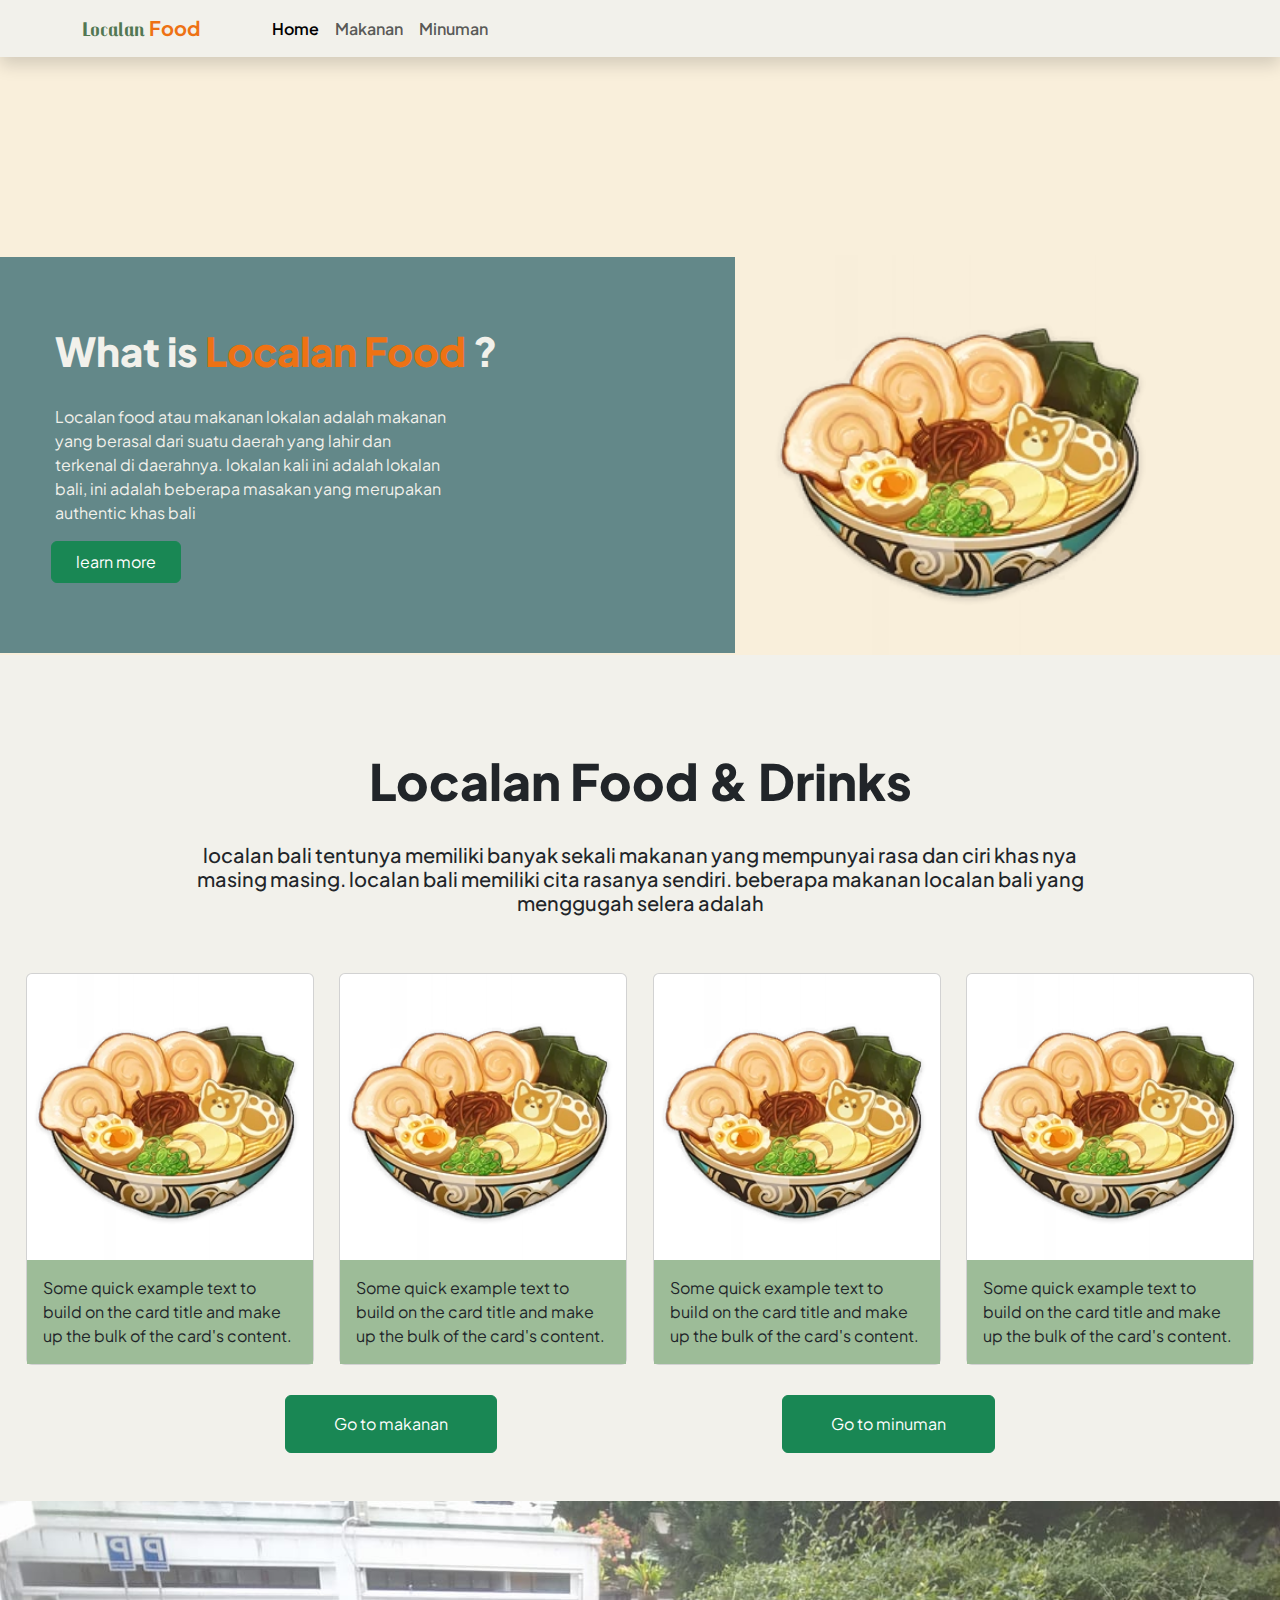
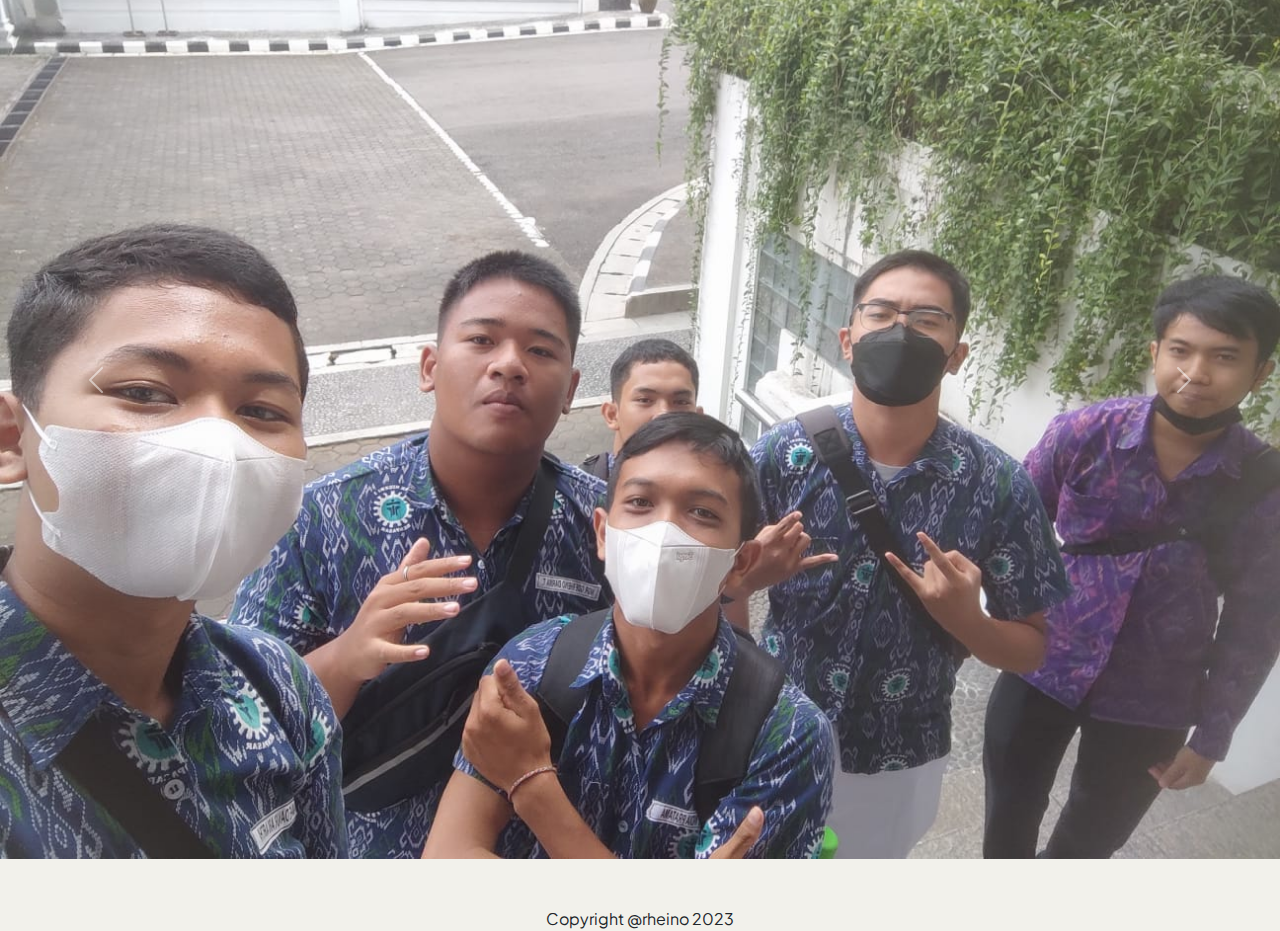
==== index.html @ af952a8a "web kuliner PKK" ====
<!DOCTYPE html>
<html lang="en">
<head>
    <meta charset="UTF-8">
    <meta name="viewport" content="width=device-width, initial-scale=1.0">
    <title>Localan Taste</title>
    <link rel="stylesheet" href="resources/bootstrap/css/bootstrap.css">
    <link rel="stylesheet" href="resources/style.css">
    <link rel="preconnect" href="https://fonts.googleapis.com">
    <link rel="preconnect" href="https://fonts.gstatic.com" crossorigin>
    <link href="https://fonts.googleapis.com/css2?family=Mukta:wght@200;300;400;500;600;700;800&family=Plus+Jakarta+Sans:ital,wght@0,200..800;1,200..800&family=Roboto:wght@300&display=swap&family=Mochiy+Pop+P+One&display=swap&family=Trochut:ital,wght@0,400;0,700;1,400&display=swap" rel="stylesheet">
</head>
<body>
  <div class="body">
    <nav class="navbar navbar-expand-lg shadow">
      <div class="container">
        <a class="navbar-brand logo" href="index.html">Localan <span>Food</span></a>
        <button class="navbar-toggler" type="button" data-bs-toggle="collapse" data-bs-target="#navbarNav" aria-controls="navbarNav" aria-expanded="false" aria-label="Toggle navigation">
          <span class="navbar-toggler-icon"></span>
        </button>
        <div class="collapse navbar-collapse " id="navbarNav">
          <ul class="navbar-nav ">
            <li class="nav-item">
              <a class="nav-link ms-5 active" aria-current="page" href="index.html">Home</a>
            </li>
            <li class="nav-item">
              <a class="nav-link" href="makanan.html">Makanan</a>
            </li>
              <li class="nav-item">
                <a class="nav-link" href="minuman.html">Minuman</a>
              </li>
            </ul>
          </div>
        </div>
      </nav>
      <div class="main-content">
        <div class="d-flex justify-content-center">
          <video width="100%" height="100%" autoplay muted>
            <source src="resources/video/test.mp4" type="video/mp4">
          </video>
        </div>
        <div class="main-banner mt-5 d-flex">
          <div class="explanation">
            <h1>What is <span>Localan Food</span> ?</h1>
            <p>Localan food atau makanan lokalan adalah makanan yang berasal dari suatu daerah yang lahir dan terkenal di daerahnya. lokalan kali ini adalah lokalan bali, ini adalah beberapa masakan yang merupakan authentic khas bali</p>
            <a href="#menu" class="btn btn-success ms-3 px-4 py-2">learn more</a>
          </div>
          <div class="banner-img">
            <img height="400px" src="resources/img/makanan1.png" alt="">
          </div>
        </div>
      </div>
      <div class="main-menu pt-5" id="menu">
        <div class="catalog-title d-flex flex-column align-center text-center">
          <h1 class="mt-5">Localan Food & Drinks</h1>
          <h5 class="mt-4">localan bali tentunya memiliki banyak sekali makanan yang mempunyai rasa dan ciri khas nya masing masing. localan bali memiliki cita rasanya sendiri. beberapa makanan localan bali yang menggugah selera adalah</h5>
        </div>
        <div class="menu-catalog mt-5 d-flex justify-content-evenly">
          <div class="card" style="width: 18rem;">
            <img src="resources/img/makanan1.png" class="card-img-top" alt="...">
            <div class="card-body bg-yel">
              <p class="card-text">Some quick example text to build on the card title and make up the bulk of the card's content.</p>
            </div>
          </div>
          <div class="card" style="width: 18rem;">
            <img src="resources/img/makanan1.png" class="card-img-top" alt="...">
            <div class="card-body bg-yel">
              <p class="card-text">Some quick example text to build on the card title and make up the bulk of the card's content.</p>
            </div>
          </div>
          <div class="card" style="width: 18rem;">
            <img src="resources/img/makanan1.png" class="card-img-top" alt="...">
            <div class="card-body bg-yel">
              <p class="card-text">Some quick example text to build on the card title and make up the bulk of the card's content.</p>
            </div>
          </div>
          <div class="card" style="width: 18rem;">
            <img src="resources/img/makanan1.png" class="card-img-top" alt="...">
            <div class="card-body bg-yel">
              <p class="card-text">Some quick example text to build on the card title and make up the bulk of the card's content.</p>
            </div>
          </div>
        </div> 
        <div class="go-to-btn d-flex justify-content-evenly pb-5">
          <a href="makanan.html" class="btn btn-success px-5 py-3">Go to makanan</a>
          <a href="minuman.html" class="btn btn-success px-5 py-3">Go to minuman</a>
        </div>
      </div>
      <div id="carouselExampleAutoplaying" class="carousel slide" data-bs-ride="carousel">
        <div class="carousel-inner">
          <div class="carousel-item active">
            <img src="resources/img/slide.jpg" class="d-block w-100" alt="...">
          </div>
          <div class="carousel-item">
            <img src="resources/img/slide.jpg" class="d-block w-100" alt="...">
          </div>
          <div class="carousel-item">
            <img src="resources/img/slide.jpg" class="d-block w-100" alt="...">
          </div>
        </div>
        <button class="carousel-control-prev" type="button" data-bs-target="#carouselExampleAutoplaying" data-bs-slide="prev">
          <span class="carousel-control-prev-icon" aria-hidden="true"></span>
          <span class="visually-hidden">Previous</span>
        </button>
        <button class="carousel-control-next" type="button" data-bs-target="#carouselExampleAutoplaying" data-bs-slide="next">
          <span class="carousel-control-next-icon" aria-hidden="true"></span>
          <span class="visually-hidden">Next</span>
        </button>
      </div>
      <div class="footer text-center pt-5">
        Copyright @rheino 2023
      </div>
    </div>
    <script defer src="resources/bootstrap/js/bootstrap.js"></script>
  </body>
</html>
---- resources/style.css ----
*{
    padding: 0;
    margin: 0;
    box-sizing: border-box;
    font-family: "Plus Jakarta Sans", sans-serif;
}

.bg-yel{
    background-color: #9DBC98;
}

.bg-standart{
    background-color: #F2F1EB ;
}

h1{
    font-weight: 800;
}

.logo{
    font-family: "Trochut", sans-serif;
    font-weight: 700;
    color: #527853;
}

.navbar-brand span{
    color: #EE7214;
}

.navbar{
    font-weight: 600;
    background-color: #F2F1EB;
}

.main-content{
    background-color: #F9EFDB;
} 

.foto{
    top: 538px;
    right: 112px;
}

.main-banner{
    width: 100%;
    align-items: center;
}

.explanation{
    padding: 70px 35px;
    width: 70%;
    background-color: #638889;
    color: #F2F1EB;
}

.explanation span{
    color: #EE7214;
}

.explanation h1{
    font-weight: 800;
    margin-left: 20px;
}

.explanation p{
    margin-top: 30px;
    width: 60%;
    margin-left: 20px;
}

.banner-img{
    width: 50%;
    margin-left: 30px;
}

.main-menu{
    background-color: #F2F1EB;
}

.catalog-title h1{
    font-size: 50px;
}

.catalog-title h5{
    margin: 10px 15%;
}

.go-to-btn{
    margin-top: 30px;
}

.carousel{
    background-color: #F2F1EB;
}

.footer{
    background-color: #F2F1EB;
}

/* makanan */

.makanan1 img{
    width: 600px;
}
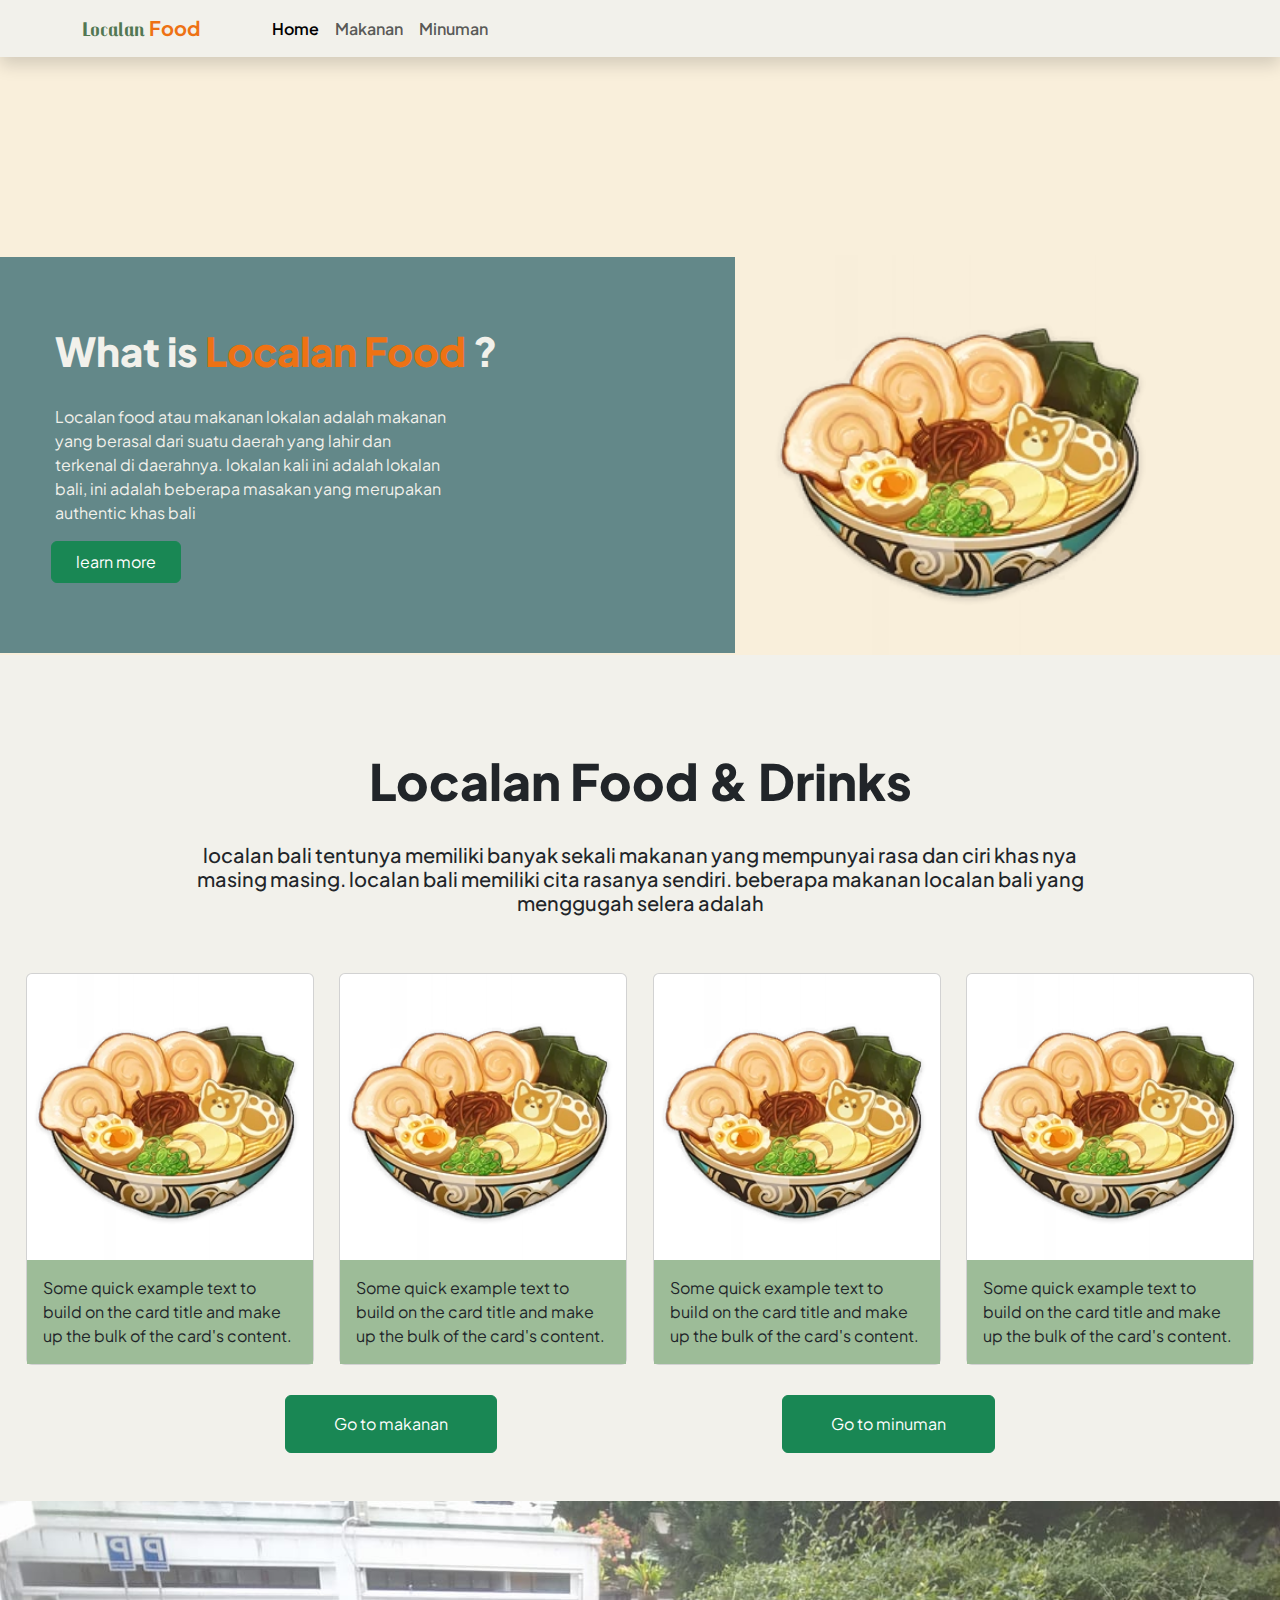
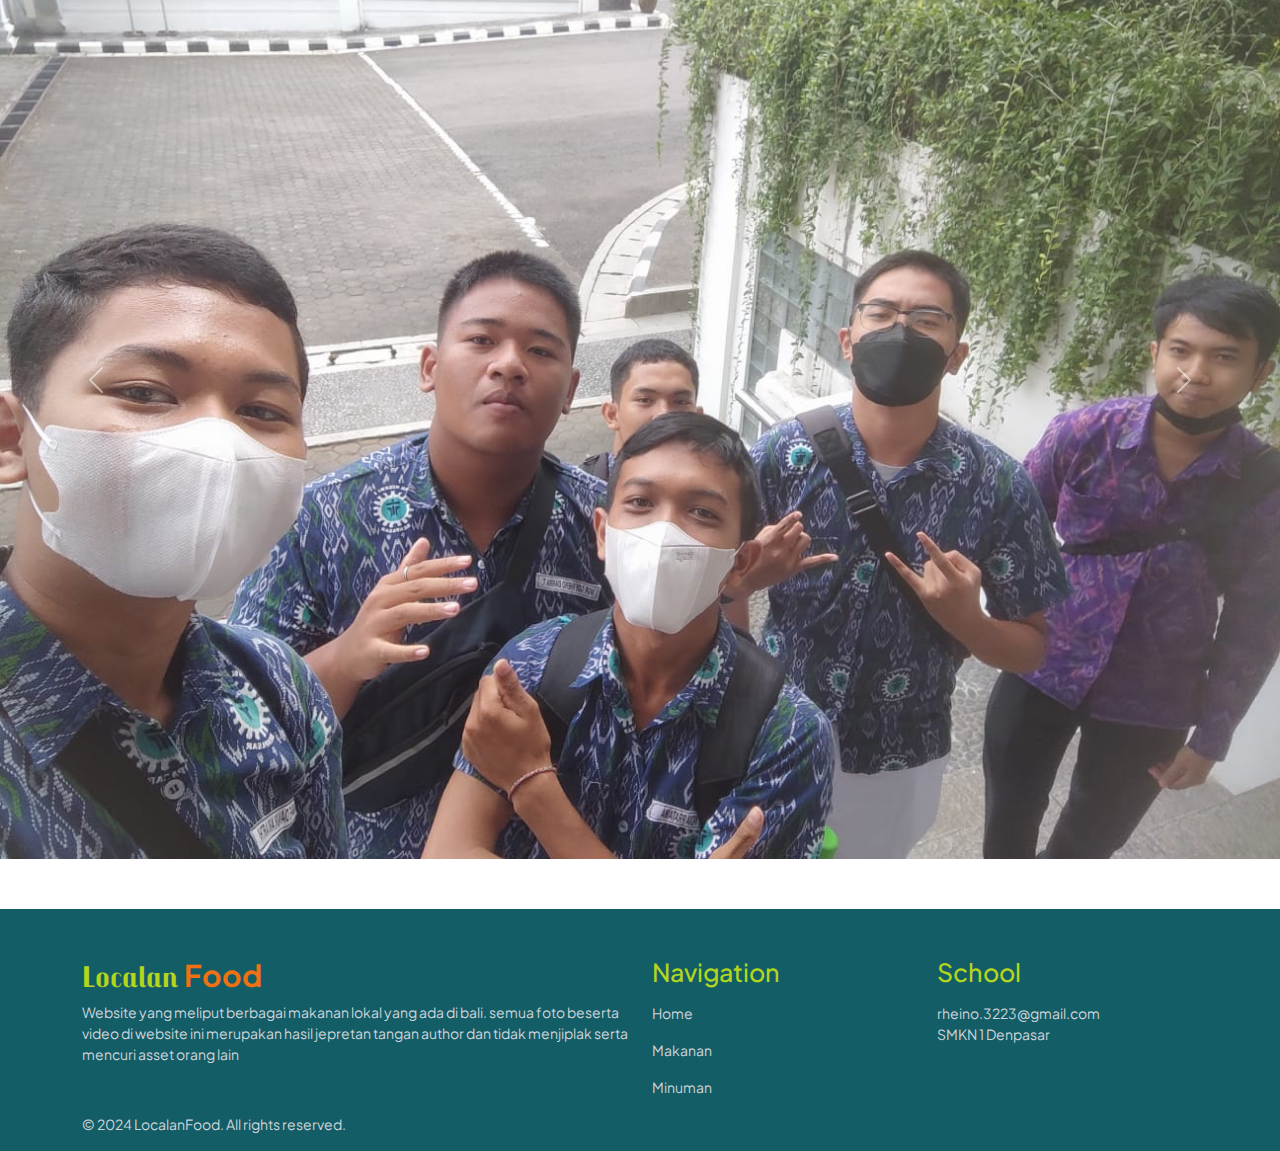
==== commit 51d1563b: "page makanan minuman" ====
--- a/index.html
+++ b/index.html
@@ -107,10 +107,38 @@
           <span class="visually-hidden">Next</span>
         </button>
       </div>
-      <div class="footer text-center pt-5">
-        Copyright @rheino 2023
-      </div>
-    </div>
+      <footer>
+        <div class="container pt-5">
+          <div class="row row-content">
+            <div class="col-md-6">
+              <h1 class="logo-brand logo">Localan <span>Food</span></h1>
+              <p>Website yang meliput berbagai makanan lokal yang ada di bali. semua foto beserta video di website ini merupakan hasil jepretan tangan author dan tidak menjiplak serta mencuri asset orang lain</p>
+            </div>
+            <div class="col-md-3 mt-4 mt-sm-0">
+              <h3 class="mb-3">Navigation</h3>
+              <ul class="p-0">
+                <li><a href="/index.html">Home</a></li>
+                <li class="mt-3"><a href="/makanan.html">Makanan</a></li>
+                <li class="mt-3"><a href="/minuman.html">Minuman</a></li>
+              </ul>
+            </div>
+            <div class="col-md-3 mt-4 mt-sm-0">
+              <h3 class="mb-3">School</h3>
+              <a href="#">rheino.3223@gmail.com</a>
+              <p>SMKN 1 Denpasar</p>
+            </div>
+          </div>
+          <div class="row row-copy mt-4 mt-sm-0">
+            <div class="col-md-6">
+              <p>&copy; 2024 LocalanFood. All rights reserved.</p>
+            </div>
+            <div class="col-md-6 text-sm-end">
+              <a href="#"><i class='bx bxl-instagram-alt' ></i></a>
+              <a href="#"><i class='bx bxl-facebook-circle' ></i></a>
+            </div>
+          </div>
+        </div>
+      </footer>
     <script defer src="resources/bootstrap/js/bootstrap.js"></script>
   </body>
 </html>--- a/resources/style.css
+++ b/resources/style.css
@@ -23,7 +23,7 @@
     color: #527853;
 }
 
-.navbar-brand span{
+.logo span{
     color: #EE7214;
 }
 
@@ -93,12 +93,74 @@
     background-color: #F2F1EB;
 }
 
-.footer{
-    background-color: #F2F1EB;
+footer {
+    margin-top: 50px;
+    background-color: #135D66;
+    color: #ced4da;
+    font-size: 14px;
+  }
+
+footer .row-content .logo-brand {
+    font-size: 30px;
+    color: #B4D51E;
+}
+
+footer .row-content h3 {
+    font-size: 25px;
+    color: #B4D51E;
+}
+
+footer .row-content ul{
+    list-style: none;
+}
+
+footer .row-content a {
+    color: #ced4da;
+    text-decoration: none;
+}
+
+footer .row-content a:hover {
+    color: #faf5d2;
+}
+
+footer .row-copy i {
+    font-size: 25px;
+    color: #B4D51E;
 }
 
 /* makanan */
 
-.makanan1 img{
-    width: 600px;
-}+.makanan img{
+    width: 500px;
+    height: 500px;
+}
+
+.makanan-title{
+    padding-top: 150px;
+    margin-left: 30px;
+}
+
+.makanan-title h1{
+    font-size: 45px;
+}
+
+.makanan-title p{
+    margin-top: 10px;
+    font-size: 17px;
+    width: 90%;
+}
+
+.star i{
+    color: #FFC94A;
+    font-size: 25px;
+}
+
+.ingredient h1{
+    text-align: center;
+    font-size: 50px ;
+}
+
+.card-text span{
+    font-weight: 600;
+}
+
